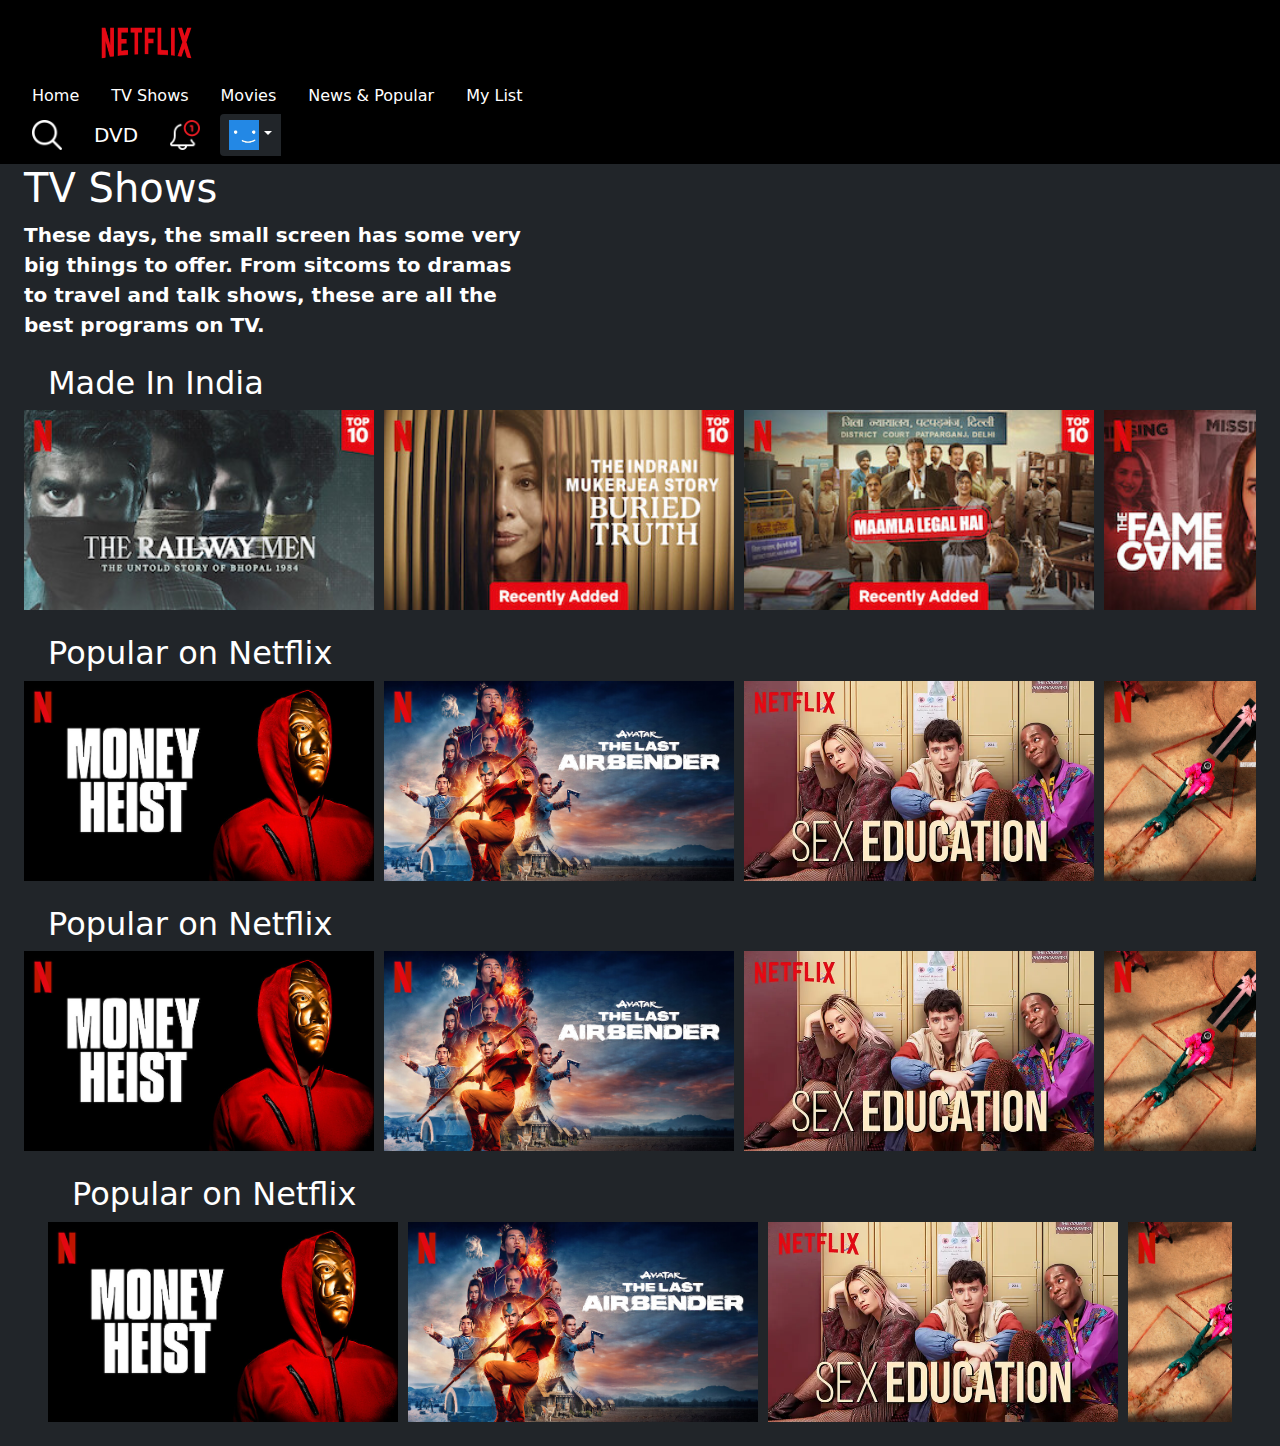
==== pages/kids.html @ 236b52f4 "twelth commit" ====
<!DOCTYPE html>
<html lang="en">

<head>
    <meta charset="UTF-8">
    <meta name="viewport" content="width=device-width, initial-scale=1.0">
    <link href="https://cdn.jsdelivr.net/npm/bootstrap@5.3.3/dist/css/bootstrap.min.css" rel="stylesheet"
        integrity="sha384-QWTKZyjpPEjISv5WaRU9OFeRpok6YctnYmDr5pNlyT2bRjXh0JMhjY6hW+ALEwIH" crossorigin="anonymous">
    <link rel="stylesheet" href="../pages/style.css">
    <link rel="icon" href="../thumbnails/N.png">
    <title>Kids</title>
    <style>.row-cols-5{
        max-width: 100%;
        display: flex;
        overflow-x: auto;
    }
    .poster{
        width:350px;
        height: 200px;
        text-align: center;
        nav-down: auto;
        margin-right: 10px;
     
    }
    .row-cols-5::-webkit-scrollbar{
        width: 0;
        
    }</style>
</head>

<body class="bg-dark">
    <nav class="navbar px-2" style="background-color: #000;">
        <div class="container-fluid  ">
            <a class="navbar-brand " href="../pages/home.html"><img src="../thumbnails/logo.png" alt="logo"
                    class="img-fluid " style="height: 60px; margin-left: -30px;"></a>

            <div class="d-flex menu-bar ">
                <button class="btn btn-outline-dark me-2" type="submit"> <a href="../pages/home.html">Home</a> </button>
                <button class="btn btn-outline-dark me-2" type="submit"> <a href="">TV Shows</a>
                </button>
                <button class="btn btn-outline-dark me-2" type="submit"> <a href="">Movies</a> </button>
                <button class="btn btn-outline-dark me-2" type="submit"> <a href="">News & Popular</a>
                </button>
                <button class="btn btn-outline-dark me-2" type="submit"> <a href="">My List</a>
                </button>

            </div>


            <div class="d-flex">
                <button class="btn btn-outline-dark me-2" type="submit"> <img src="../thumbnails/search.png"
                        alt="profile" class="img-fluid search"></button>

                <button class="btn btn-outline-dark me-2" type="submit" style="color: #fff; font-size: 20px;"><!-- <img src="../thumbnails/" alt="profile"
                class="img-fluid profile">-->DVD</button>

                <button class="btn btn-outline-dark me-2" type="submit"> <img src="../thumbnails/notify.png"
                        alt="profile" class="img-fluid notify"></button>
                <div class="btn-group me-2">
                    <button type="button" class="btn btn-sm btn-dark dropdown-toggle dropdown-toggle-split"
                        data-bs-toggle="dropdown" aria-expanded="false">
                        <img src="../thumbnails/blue-profile.webp" class="img-fluid profile-logos" alt=" profile">
                    </button>
                    <ul class="dropdown-menu">
                        <li>hello</li>
                    </ul>
                </div>
            </div>

        </div>

        </div>
    </nav>

<div class="tv-shows mx-4" style="width: 500px; color: #fff; font-size: 20px; font-weight: 600;">
    <h1>TV Shows</h1>
    <p style>These days, the small screen has some very big things to offer. From sitcoms to dramas to travel and talk shows, these are all the best programs on TV.</p>
</div>
    <div class="my_list mx-4 my-4">
        <h2 class="content-title my-2 mx-4">Made In India</h2>
        <div class="row-col row-cols-5">
            <div class="col poster "><img src="../tv shows/railway men.jpg" alt="logo" class="img-fluid "
                    style="width: 100%; height: 100%;"></div>
            <div class="col poster "><img src="../tv shows/ims.jpg" alt="logo" class="img-fluid "
                    style="width: 100%; height: 100%;"></div>
            <div class="col poster "><img src="../tv shows/maamla leagul hai.jpg "alt="logo" class="img-fluid "
                    style="width: 100%; height: 100%;"></div>
            <div class="col poster"><img src="../tv shows/fame game.jpg" alt="logo" class="img-fluid "
                    style="width: 100%; height: 100%;"></div>
            <div class="col poster"><img src="../tv shows/delhi crimes.jpg" alt="logo" class="img-fluid "
                    style="width: 100%; height: 100%;"></div>
            <div class="col poster"><img src="../tv shows/khakee.jpg" alt="logo" class="img-fluid "
                    style="width: 100%; height: 100%;"></div>
            <div class="col poster"><img src="../tv shows/guns and gulabs.jpg" alt="logo" class="img-fluid "
                    style="width: 100%; height: 100%;"></div>
            <div class="col poster"><img src="../tv shows/kaala paani.jpg" alt="logo" class="img-fluid "
                    style="width: 100%; height: 100%;"></div>
            <div class="col poster"><img src="../tv shows/kohrra.jpg" alt="logo" class="img-fluid "
                    style="width: 100%; height: 100%;"></div>
            <div class="col poster"><img src="../tv shows/rana naidu.jpg" alt="logo" class="img-fluid "
                    style="width: 100%; height: 100%;"></div>


        </div>
    </div>
    <div class="my_list mx-4 my-4">
        <h2 class="content-title my-2 mx-4">Popular on Netflix</h2>
        <div class="row-col row-cols-5">
            <div class="col poster "><img src="../posters/money-heist.jpg" alt="logo" class="img-fluid "
                    style="width: 100%; height: 100%;"></div>
            <div class="col poster "><img src="../tv shows/avatar.jpg" alt="logo" class="img-fluid "
                    style="width: 100%; height: 100%;"></div>
            <div class="col poster "><img src="../posters/sex-education.webp "alt="logo" class="img-fluid "
                    style="width: 100%; height: 100%;"></div>
            <div class="col poster"><img src="../posters/squid game.jpg" alt="logo" class="img-fluid "
                    style="width: 100%; height: 100%;"></div>
            <div class="col poster"><img src="../posters/stranger things.jpg" alt="logo" class="img-fluid "
                    style="width: 100%; height: 100%;"></div>
            <div class="col poster"><img src="../posters/all of us are dead.jpg" alt="logo" class="img-fluid "
                    style="width: 100%; height: 100%;"></div>
            <div class="col poster"><img src="../tv shows/delhi crimes.jpg" alt="logo" class="img-fluid "
                    style="width: 100%; height: 100%;"></div>
            <div class="col poster"><img src="../posters/peaky-blinders.jpg" alt="logo" class="img-fluid "
                    style="width: 100%; height: 100%;"></div>
            <div class="col poster"><img src="../posters/Wednesday.jpg" alt="logo" class="img-fluid "
                    style="width: 100%; height: 100%;"></div>
            <div class="col poster"><img src="../posters/bridgerton.jpg" alt="logo" class="img-fluid "
                    style="width: 100%; height: 100%;"></div>


        </div>
    </div>

    <div class="my_list mx-4 my-4">
        <h2 class="content-title my-2 mx-4">Popular on Netflix</h2>
        <div class="row-col row-cols-5">
            <div class="col poster "><img src="../posters/money-heist.jpg" alt="logo" class="img-fluid "
                    style="width: 100%; height: 100%;"></div>
            <div class="col poster "><img src="../tv shows/avatar.jpg" alt="logo" class="img-fluid "
                    style="width: 100%; height: 100%;"></div>
            <div class="col poster "><img src="../posters/sex-education.webp "alt="logo" class="img-fluid "
                    style="width: 100%; height: 100%;"></div>
            <div class="col poster"><img src="../posters/squid game.jpg" alt="logo" class="img-fluid "
                    style="width: 100%; height: 100%;"></div>
            <div class="col poster"><img src="../posters/stranger things.jpg" alt="logo" class="img-fluid "
                    style="width: 100%; height: 100%;"></div>
            <div class="col poster"><img src="../posters/all of us are dead.jpg" alt="logo" class="img-fluid "
                    style="width: 100%; height: 100%;"></div>
            <div class="col poster"><img src="../tv shows/delhi crimes.jpg" alt="logo" class="img-fluid "
                    style="width: 100%; height: 100%;"></div>
            <div class="col poster"><img src="../posters/peaky-blinders.jpg" alt="logo" class="img-fluid "
                    style="width: 100%; height: 100%;"></div>
            <div class="col poster"><img src="../posters/Wednesday.jpg" alt="logo" class="img-fluid "
                    style="width: 100%; height: 100%;"></div>
            <div class="col poster"><img src="../posters/bridgerton.jpg" alt="logo" class="img-fluid "
                    style="width: 100%; height: 100%;"></div>
        </div>

        <div class="my_list mx-4 my-4">
                <h2 class="content-title my-2 mx-4">Popular on Netflix</h2>
                <div class="row-col row-cols-5">
                    <div class="col poster "><img src="../posters/money-heist.jpg" alt="logo" class="img-fluid "
                            style="width: 100%; height: 100%;"></div>
                    <div class="col poster "><img src="../tv shows/avatar.jpg" alt="logo" class="img-fluid "
                            style="width: 100%; height: 100%;"></div>
                    <div class="col poster "><img src="../posters/sex-education.webp "alt="logo" class="img-fluid "
                            style="width: 100%; height: 100%;"></div>
                    <div class="col poster"><img src="../posters/squid game.jpg" alt="logo" class="img-fluid "
                            style="width: 100%; height: 100%;"></div>
                    <div class="col poster"><img src="../posters/stranger things.jpg" alt="logo" class="img-fluid "
                            style="width: 100%; height: 100%;"></div>
                    <div class="col poster"><img src="../posters/all of us are dead.jpg" alt="logo" class="img-fluid "
                            style="width: 100%; height: 100%;"></div>
                    <div class="col poster"><img src="../tv shows/delhi crimes.jpg" alt="logo" class="img-fluid "
                            style="width: 100%; height: 100%;"></div>
                    <div class="col poster"><img src="../posters/peaky-blinders.jpg" alt="logo" class="img-fluid "
                            style="width: 100%; height: 100%;"></div>
                    <div class="col poster"><img src="../posters/Wednesday.jpg" alt="logo" class="img-fluid "
                            style="width: 100%; height: 100%;"></div>
                    <div class="col poster"><img src="../posters/bridgerton.jpg" alt="logo" class="img-fluid "
                            style="width: 100%; height: 100%;"></div>
        
        
                </div>
            </div>
    </div>
</body>

</html>
---- pages/style.css ----
.navbar {
    background-color: rgba(0, 0, 0, 0);
    width: 100%;
}

.logo {
    height: 100px;
}
.login-btn{
    background-color: red;
}
.navbar-brand{
  margin-left: 100px;
}

.background {
    background-image: url(../thumbnails/login-bg.png);
    background-repeat: no-repeat;
    background-size: cover;
}

.container {
    opacity: 0.5;
}

.global {
    height: 15px;
}

.flex-column {

    color: white;
}

.fs-1 {
    font-weight: 700;
    font-size: 2rem;
}

.fs-4 {
    font-weight: 600;}

.form-control {
    width: 350px;
    opacity: 0.8;
}

.started {
    height: 70px;
}

.started input:hover {
    box-shadow: 0 0 3px 1px red;
}

.text-center {
    margin: 200px auto;
    width: 600px;
    background-color: black;
    opacity: 0.8;
    border-radius: 20px;
    box-shadow: 0 0 100px 100px #030303;
}

.login-form {
    margin: 30px auto;
    width: 600px;
    background-color: black;
    opacity: 0.95;
    padding: 20px;
    height: 700px;
}

.sign-in-btn {
    width: 350px;
    height: 60px;
    background-color: red;
}

.login-btn a {
    text-decoration: none;
    color: white;
}

.login-form h1 {
    margin: 50px 0px 50px 100px;

}

.form-check {
    margin-left: 110px;

}

.form-check a {
    margin-left: 150px;
}

.login-form p {
    margin-left: 110px;
}
.forward-arrow{
    height: 20px;
}
.sign-in-btn a{
    text-decoration: none;
    color:#fff;
}
.profile-logos{
    height: 30px;
}
.search{
    height: 30px;
}
.notify{
    height: 30px;
}
.menu-bar{
    margin-right: 500px;
}
.menu-bar a {
    font-size: 16px;
    text-decoration:none ;
    color: #fff;
}
.navbar button{
    border: none;
}
.row-cols-5{
    max-width: 100%;
    display: flex;
    overflow-x: auto;
}
.poster{
    width:350px;
    height: 200px;
    text-align: center;
    nav-down: auto;
    margin-right: 10px;
 
}
.row-cols-5::-webkit-scrollbar{
    width: 0;
    
}
.content-title{
    color: #fff;

}
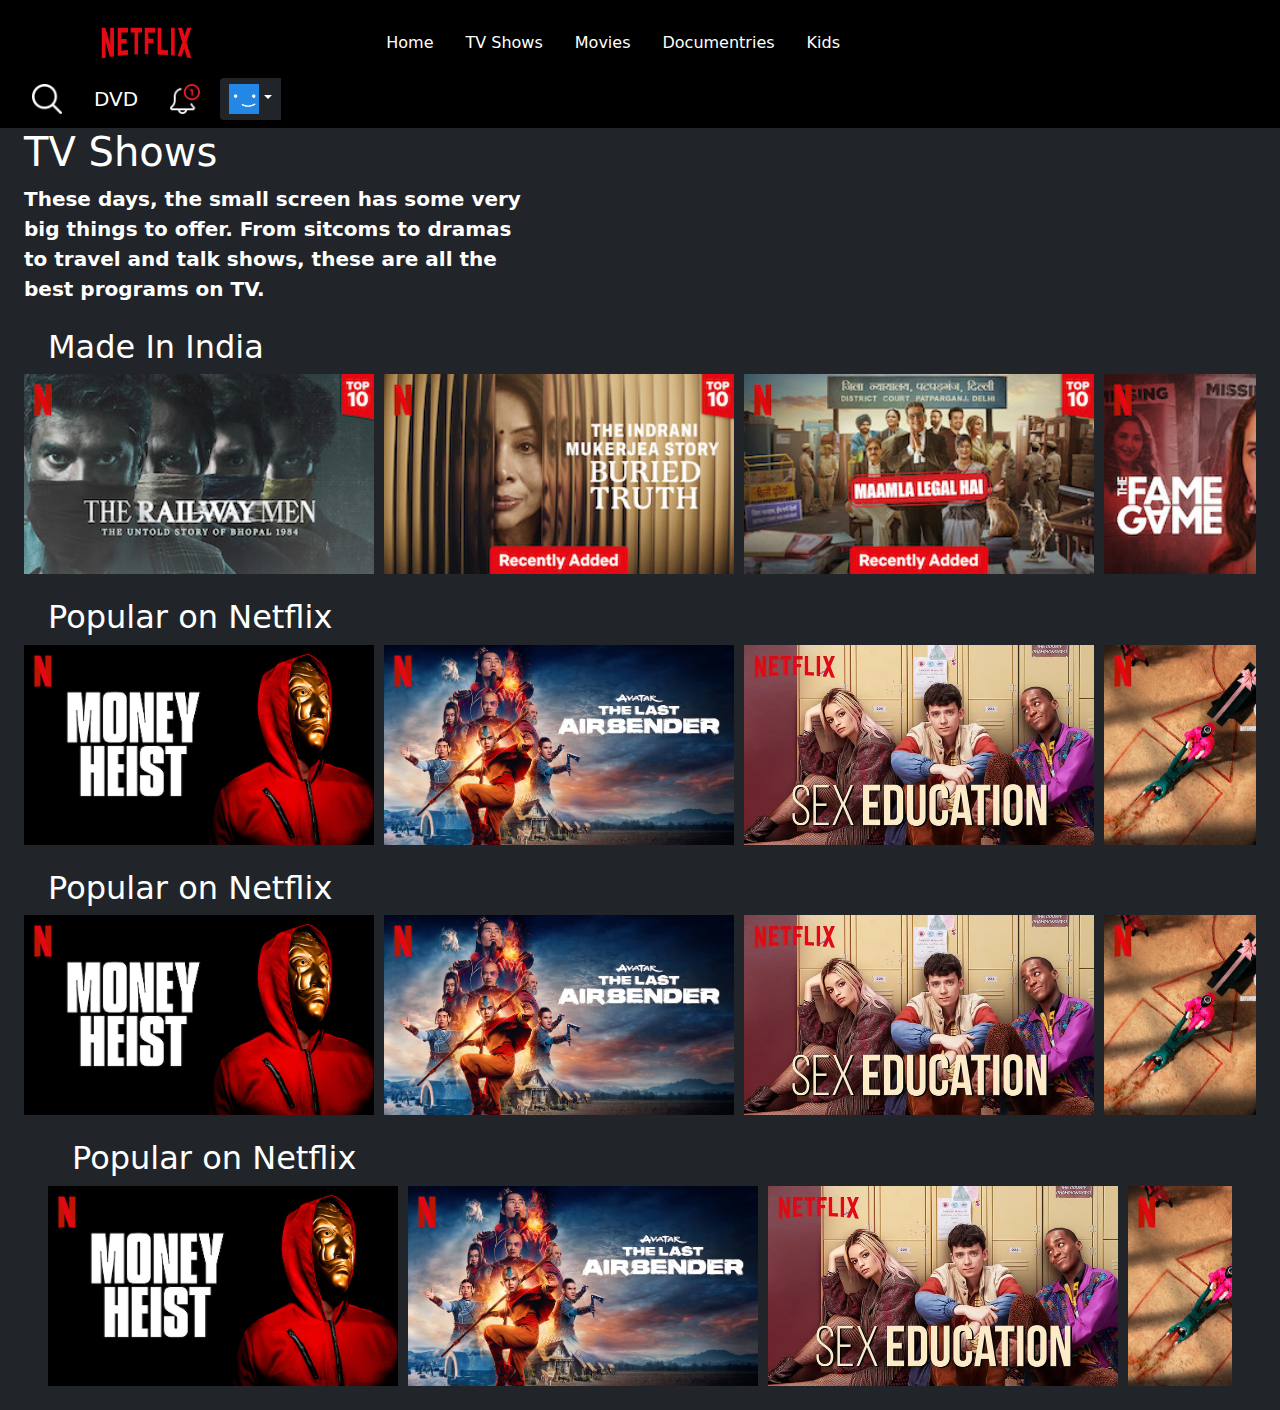
==== commit dec2a90f: "fourteenth  commit" ====
--- a/pages/kids.html
+++ b/pages/kids.html
@@ -36,12 +36,12 @@
 
             <div class="d-flex menu-bar ">
                 <button class="btn btn-outline-dark me-2" type="submit"> <a href="../pages/home.html">Home</a> </button>
-                <button class="btn btn-outline-dark me-2" type="submit"> <a href="">TV Shows</a>
+                <button class="btn btn-outline-dark me-2" type="submit"> <a href="../pages/tv-shows.html">TV Shows</a>
                 </button>
-                <button class="btn btn-outline-dark me-2" type="submit"> <a href="">Movies</a> </button>
-                <button class="btn btn-outline-dark me-2" type="submit"> <a href="">News & Popular</a>
+                <button class="btn btn-outline-dark me-2" type="submit"> <a href="../pages/movies.html">Movies</a> </button>
+                <button class="btn btn-outline-dark me-2" type="submit"> <a href="../pages/">Documentries</a>
                 </button>
-                <button class="btn btn-outline-dark me-2" type="submit"> <a href="">My List</a>
+                <button class="btn btn-outline-dark me-2" type="submit"> <a href="../pages/kids.html">Kids</a>
                 </button>
 
             </div>
--- a/pages/style.css
+++ b/pages/style.css
@@ -1,3 +1,7 @@
+body{
+    margin: 0;
+    padding: 0;
+}
 .navbar {
     background-color: rgba(0, 0, 0, 0);
     width: 100%;
@@ -116,7 +120,7 @@
     height: 30px;
 }
 .menu-bar{
-    margin-right: 500px;
+    margin-right: 400px;
 }
 .menu-bar a {
     font-size: 16px;
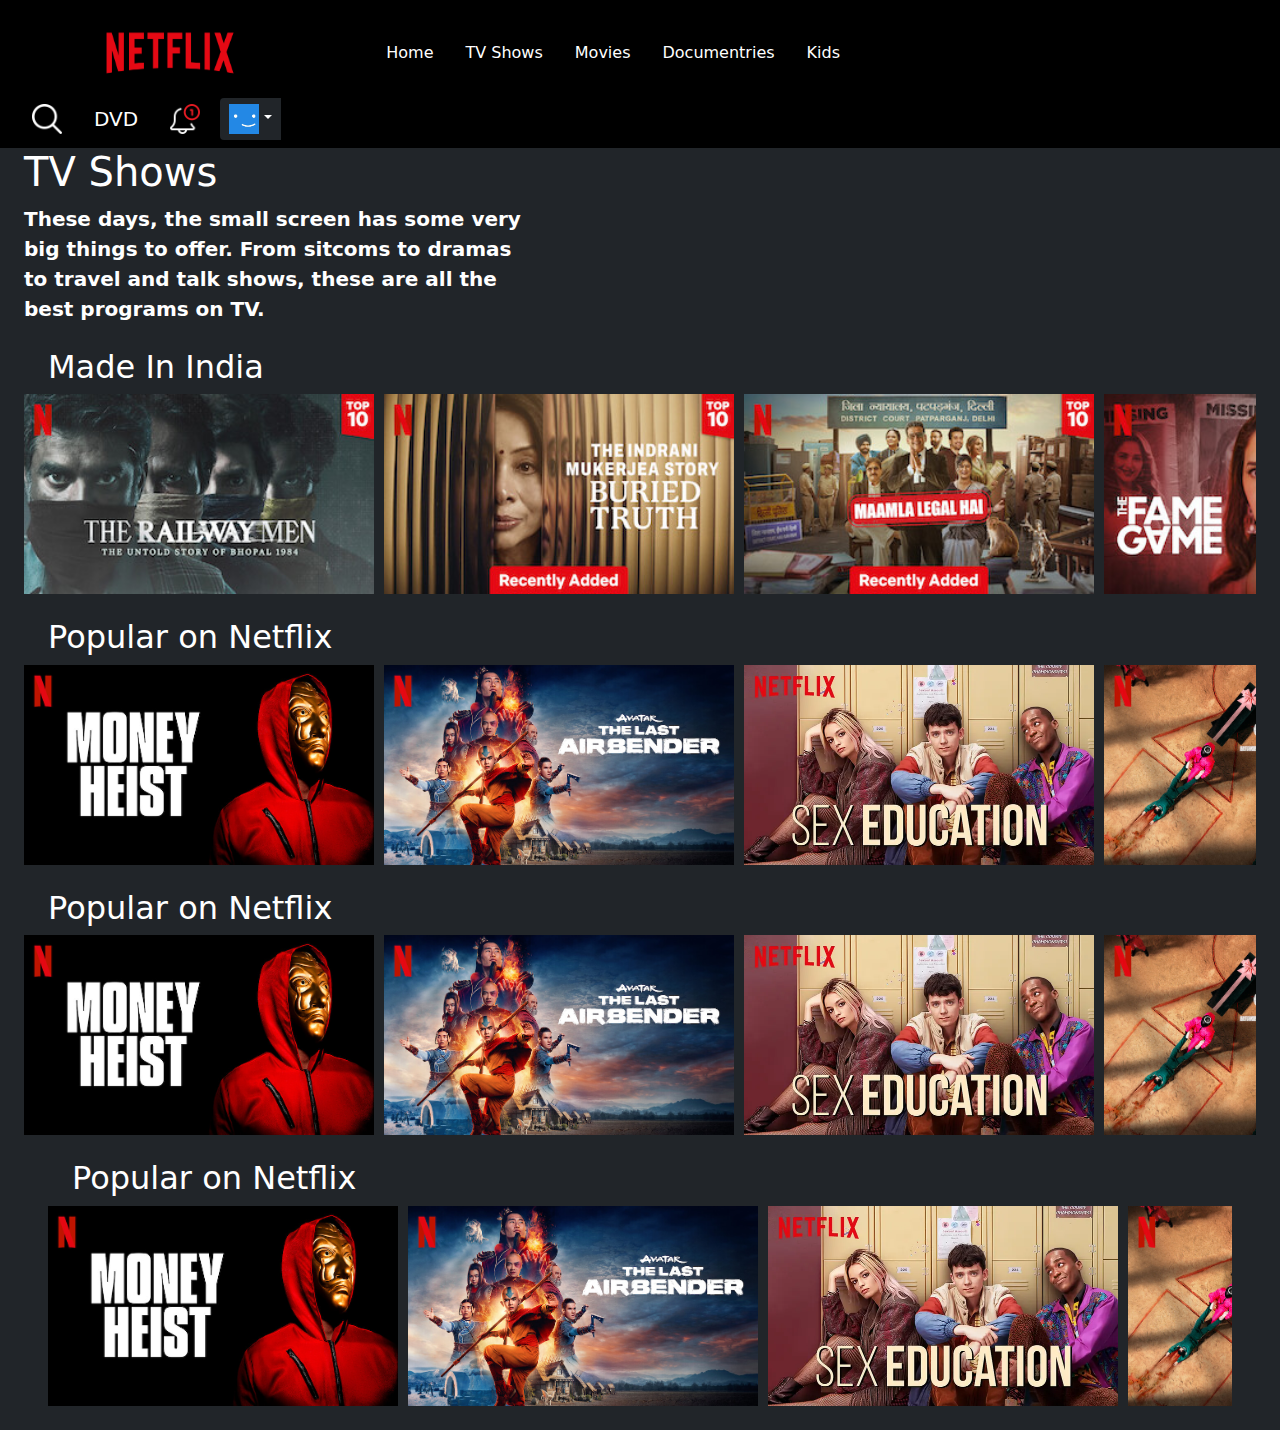
==== commit 170b7082: "fifteenth  commit" ====
--- a/pages/kids.html
+++ b/pages/kids.html
@@ -32,7 +32,7 @@
     <nav class="navbar px-2" style="background-color: #000;">
         <div class="container-fluid  ">
             <a class="navbar-brand " href="../pages/home.html"><img src="../thumbnails/logo.png" alt="logo"
-                    class="img-fluid " style="height: 60px; margin-left: -30px;"></a>
+                    class="img-fluid " style="height: 80px; margin-left: -30px;"></a>
 
             <div class="d-flex menu-bar ">
                 <button class="btn btn-outline-dark me-2" type="submit"> <a href="../pages/home.html">Home</a> </button>
